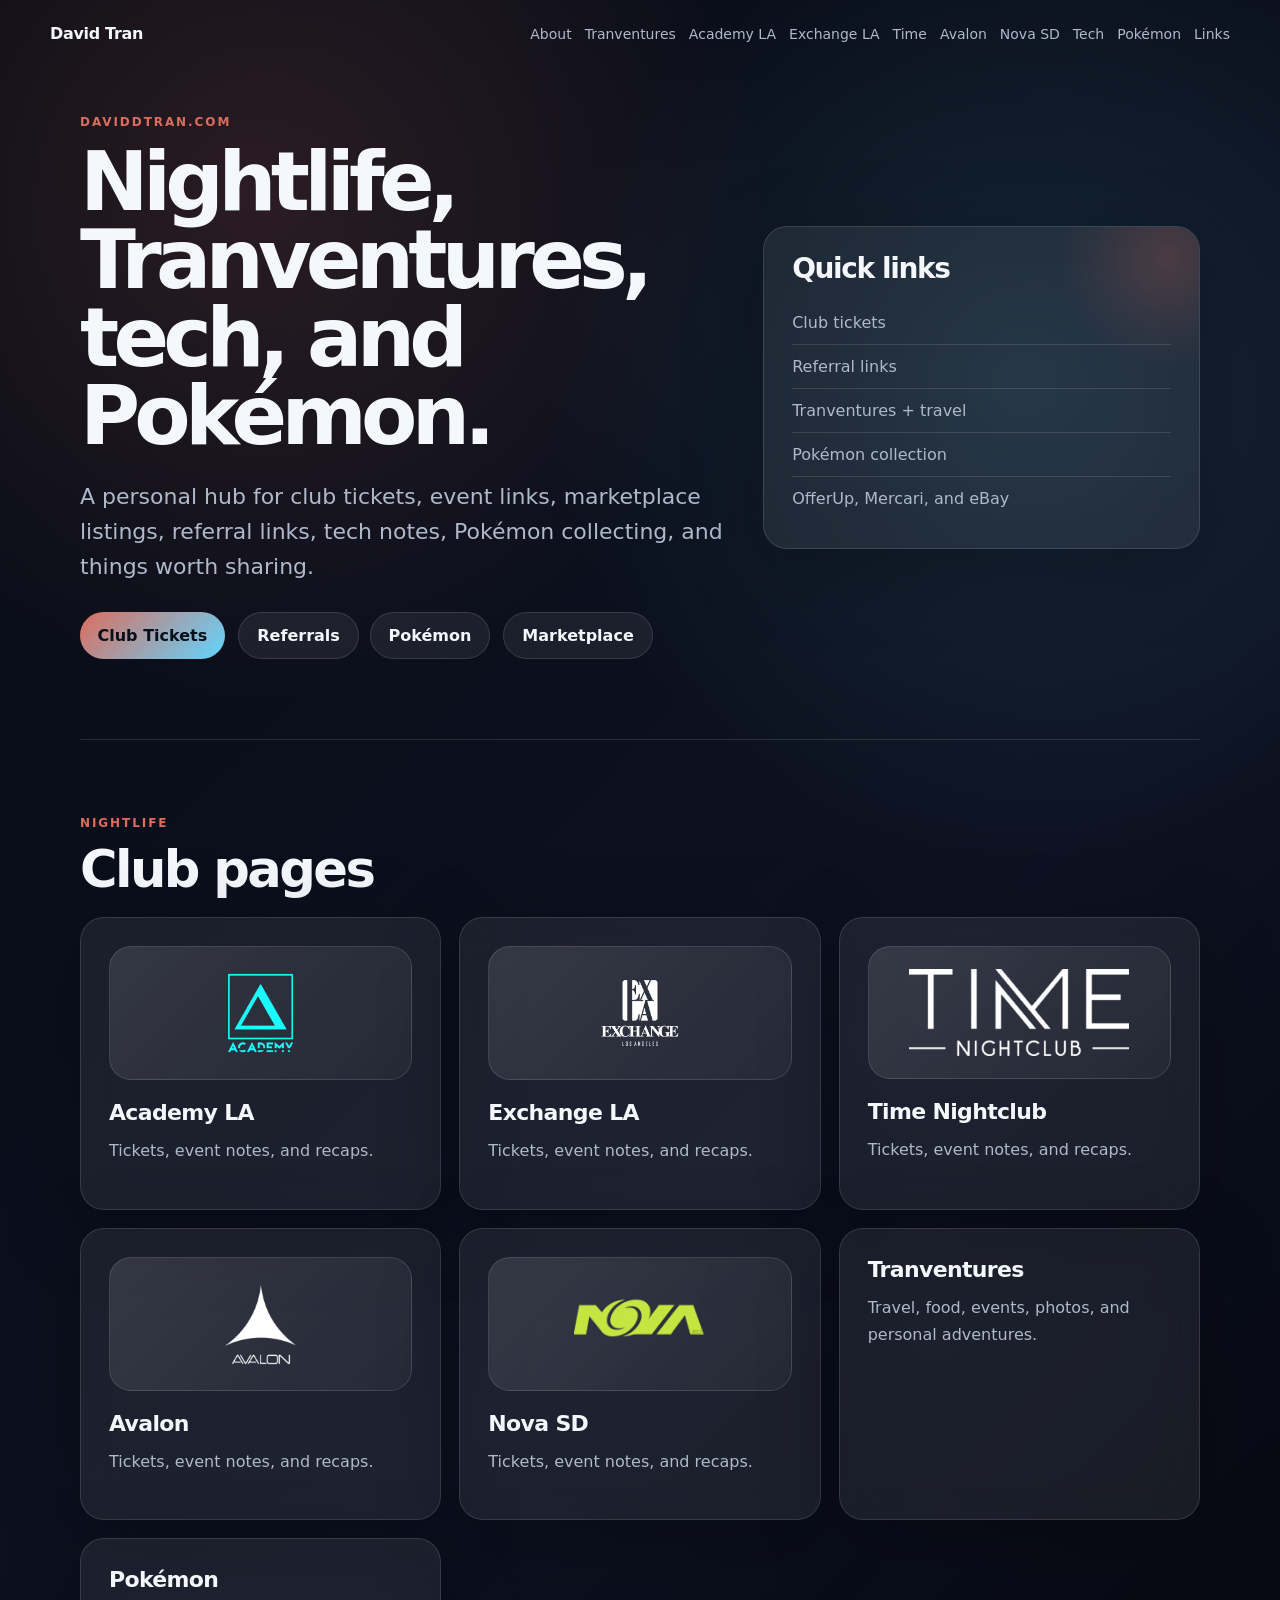
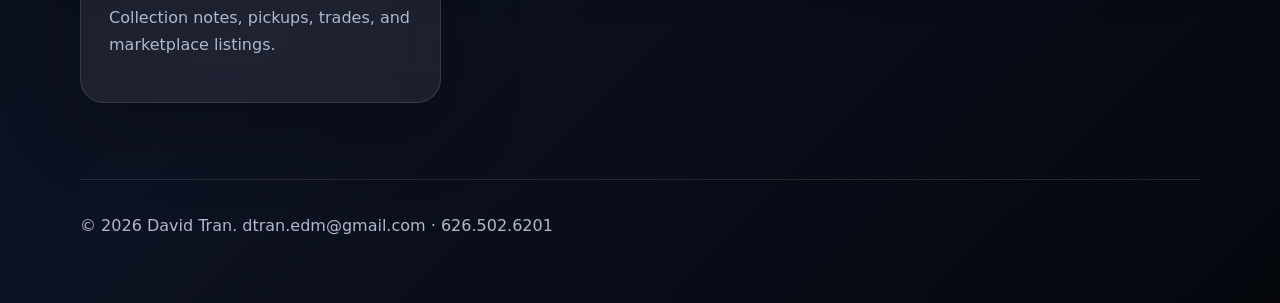
==== index.html @ 8acfe044 "Add files via upload" ====
<!doctype html>
<html lang="en">
<head>
  <meta charset="utf-8" />
  <meta name="viewport" content="width=device-width, initial-scale=1" />
  <title>Nightlife, Tranventures, Tech &amp; Pokémon | David Tran</title>
  <meta name="description" content="David Tran&#x27;s personal hub for club tickets, Tranventures, marketplace listings, referrals, tech, Pokémon, and more." />
  <link rel="stylesheet" href="style.css" />
</head>
<body>
  <header class="nav">
    <a class="brand" href="index.html">David Tran</a>
    <nav>
      <a href="about.html">About</a>
      <a href="tranventures.html">Tranventures</a>
      <a href="academy-la.html">Academy LA</a>
      <a href="exchange-la.html">Exchange LA</a>
      <a href="time-nightclub.html">Time</a>
      <a href="avalon.html">Avalon</a>
      <a href="nova-sd.html">Nova SD</a>
      <a href="tech.html">Tech</a>
      <a href="pokemon.html">Pokémon</a>
      <a href="links.html">Links</a>
    </nav>
  </header>
  <main>
    <section class="hero">
      <div class="hero-text">
        <p class="eyebrow">daviddtran.com</p>
        <h1>Nightlife, Tranventures, tech, and Pokémon.</h1>
        <p class="lead">
          A personal hub for club tickets, event links, marketplace listings, referral links, tech notes, Pokémon collecting, and things worth sharing.
        </p>
        <div class="actions">
          <a class="button primary" href="https://www.tixr.com/promoters/dtran" target="_blank" rel="noopener">Club Tickets</a>
          <a class="button" href="links.html#referrals">Referrals</a>
          <a class="button" href="pokemon.html">Pokémon</a>
          <a class="button" href="links.html#marketplace">Marketplace</a>
        </div>
      </div>
      <div class="hero-card">
        <div class="glow"></div>
        <h2>Quick links</h2>
        <ul>
          <li><a href="https://www.tixr.com/promoters/dtran" target="_blank" rel="noopener">Club tickets</a></li>
          <li><a href="links.html#referrals">Referral links</a></li>
          <li><a href="tranventures.html">Tranventures + travel</a></li>
          <li><a href="pokemon.html">Pokémon collection</a></li>
          <li><a href="links.html#marketplace">OfferUp, Mercari, and eBay</a></li>
        </ul>
      </div>
    </section>

    <section class="section">
      <p class="eyebrow">Nightlife</p>
      <h2>Club pages</h2>
      <div class="grid three">
        <a class="card link-card venue-card" href="academy-la.html"><div class="logo-panel small"><img class="venue-img" src="assets/academy-logo.png" alt="Academy LA logo"></div><h3>Academy LA</h3><p>Tickets, event notes, and recaps.</p></a><a class="card link-card venue-card" href="exchange-la.html"><div class="logo-panel small"><img class="venue-img" src="assets/exchange-logo.png" alt="Exchange LA logo"></div><h3>Exchange LA</h3><p>Tickets, event notes, and recaps.</p></a><a class="card link-card venue-card" href="time-nightclub.html"><div class="logo-panel small"><img class="venue-img" src="assets/time-logo.png" alt="Time Nightclub logo"></div><h3>Time Nightclub</h3><p>Tickets, event notes, and recaps.</p></a><a class="card link-card venue-card" href="avalon.html"><div class="logo-panel small"><img class="venue-img" src="assets/avalon-logo.png" alt="Avalon logo"></div><h3>Avalon</h3><p>Tickets, event notes, and recaps.</p></a><a class="card link-card venue-card" href="nova-sd.html"><div class="logo-panel small"><img class="venue-img" src="assets/nova-logo.png" alt="Nova SD logo"></div><h3>Nova SD</h3><p>Tickets, event notes, and recaps.</p></a>
        <a class="card link-card" href="tranventures.html"><h3>Tranventures</h3><p>Travel, food, events, photos, and personal adventures.</p></a>
        <a class="card link-card" href="pokemon.html"><h3>Pokémon</h3><p>Collection notes, pickups, trades, and marketplace listings.</p></a>
      </div>
    </section>
  </main>
  <footer>
    <p>© <span id="year"></span> David Tran. <a href="mailto:dtran.edm@gmail.com">dtran.edm@gmail.com</a> · <a href="tel:+16265026201">626.502.6201</a></p>
  </footer>

  <script>
    document.getElementById("year").textContent = new Date().getFullYear();
  </script>
</body>
</html>
---- style.css ----
:root {
  --bg: #070b14;
  --panel: rgba(255,255,255,.07);
  --panel-strong: rgba(255,255,255,.11);
  --text: #f4f7fb;
  --muted: #aeb9c9;
  --line: rgba(255,255,255,.12);
  --accent: #dc6d5e;
  --accent2: #62d6ff;
  --radius: 24px;
}

* { box-sizing: border-box; }
html { scroll-behavior: smooth; }

body {
  margin: 0;
  font-family: Inter, ui-sans-serif, system-ui, -apple-system, BlinkMacSystemFont, "Segoe UI", sans-serif;
  color: var(--text);
  background:
    radial-gradient(circle at 20% 10%, rgba(220,109,94,.16), transparent 32rem),
    radial-gradient(circle at 80% 20%, rgba(98,216,255,.12), transparent 30rem),
    linear-gradient(135deg, #070b14 0%, #0d1222 60%, #05070d 100%);
  min-height: 100vh;
}

a { color: inherit; }

.nav {
  width: min(1180px, calc(100% - 32px));
  margin: 0 auto;
  padding: 24px 0;
  display: flex;
  align-items: center;
  justify-content: space-between;
  gap: 24px;
}

.brand {
  text-decoration: none;
  font-weight: 900;
  letter-spacing: -.02em;
  white-space: nowrap;
}

.nav nav {
  display: flex;
  gap: 13px;
  color: var(--muted);
  font-size: 14px;
  flex-wrap: wrap;
  justify-content: flex-end;
}

.nav nav a {
  text-decoration: none;
}

.nav nav a:hover {
  color: var(--text);
}

main {
  width: min(1120px, calc(100% - 32px));
  margin: 0 auto;
}

.hero {
  min-height: 72vh;
  display: grid;
  grid-template-columns: 1.2fr .8fr;
  gap: 28px;
  align-items: center;
  padding: 48px 0 80px;
}

.page-hero {
  padding: 80px 0 70px;
}

.tranventures-logo {
  width: min(460px, 88vw);
  margin-bottom: 28px;
  display: block;
}

.eyebrow {
  margin: 0 0 14px;
  text-transform: uppercase;
  letter-spacing: .16em;
  color: var(--accent);
  font-size: 12px;
  font-weight: 800;
}

h1, h2, h3, p { margin-top: 0; }

h1 {
  font-size: clamp(44px, 7vw, 82px);
  line-height: .95;
  letter-spacing: -.07em;
  margin-bottom: 24px;
}

h2 {
  font-size: clamp(30px, 4vw, 52px);
  line-height: 1;
  letter-spacing: -.05em;
  margin-bottom: 22px;
}

h3 {
  font-size: 22px;
  letter-spacing: -.03em;
  margin-bottom: 12px;
}

.lead {
  color: var(--muted);
  font-size: clamp(18px, 2vw, 22px);
  line-height: 1.6;
  max-width: 780px;
}

.actions {
  display: flex;
  flex-wrap: wrap;
  gap: 12px;
  margin-top: 28px;
}

.button {
  display: inline-flex;
  align-items: center;
  justify-content: center;
  border: 1px solid var(--line);
  background: var(--panel);
  color: var(--text);
  text-decoration: none;
  padding: 13px 18px;
  border-radius: 999px;
  font-weight: 700;
  backdrop-filter: blur(14px);
}

.button.primary {
  background: linear-gradient(135deg, var(--accent), var(--accent2));
  color: #06101b;
  border: none;
}

.inline-link {
  color: var(--accent2);
  font-weight: 800;
  text-decoration: none;
}

.hero-card, .card, .empty-card, .ticket-panel {
  position: relative;
  overflow: hidden;
  border: 1px solid var(--line);
  background: var(--panel);
  border-radius: var(--radius);
  box-shadow: 0 20px 80px rgba(0,0,0,.28);
  backdrop-filter: blur(18px);
}

.hero-card, .card, .empty-card, .ticket-panel {
  padding: 28px;
}

.hero-card h2 {
  font-size: 28px;
  margin-bottom: 18px;
}

.hero-card ul {
  list-style: none;
  padding: 0;
  margin: 0;
  color: var(--muted);
}

.hero-card li {
  padding: 12px 0;
  border-bottom: 1px solid var(--line);
}

.hero-card li:last-child {
  border-bottom: none;
}

.hero-card li a {
  text-decoration: none;
}

.hero-card li a:hover {
  color: var(--accent2);
}

.glow {
  position: absolute;
  width: 220px;
  height: 220px;
  background: radial-gradient(circle, rgba(220,109,94,.22), transparent 70%);
  right: -80px;
  top: -80px;
  pointer-events: none;
}

.section {
  padding: 76px 0;
  border-top: 1px solid var(--line);
}

.grid {
  display: grid;
  grid-template-columns: repeat(2, 1fr);
  gap: 18px;
}

.grid.two {
  grid-template-columns: repeat(2, 1fr);
}

.grid.three {
  grid-template-columns: repeat(3, 1fr);
}

.link-card {
  text-decoration: none;
  transition: transform .18s ease, background .18s ease, border-color .18s ease;
}

.link-card:hover {
  transform: translateY(-4px);
  background: var(--panel-strong);
  border-color: rgba(98,216,255,.35);
}

.card p, .empty-card p, .ticket-panel p, footer p {
  color: var(--muted);
  line-height: 1.7;
}

.logo-panel {
  min-height: 150px;
  border-radius: 22px;
  display: grid;
  place-items: center;
  margin-bottom: 26px;
  padding: 22px;
  border: 1px solid var(--line);
  background:
    linear-gradient(135deg, rgba(255,255,255,.11), rgba(255,255,255,.04));
}

.logo-panel.small {
  min-height: 118px;
  margin-bottom: 20px;
}

.venue-img {
  max-width: min(330px, 75vw);
  max-height: 140px;
  object-fit: contain;
  display: block;
}

.logo-panel.small .venue-img {
  max-width: 220px;
  max-height: 88px;
}

.club-logo-row {
  display: flex;
  gap: 16px;
  flex-wrap: wrap;
  align-items: center;
  margin-bottom: 22px;
}

.club-mini-logo {
  width: 120px;
  height: 58px;
  object-fit: contain;
  padding: 10px;
  border-radius: 14px;
  border: 1px solid var(--line);
  background: rgba(255,255,255,.06);
}

.market-logo {
  height: 76px;
  border-radius: 18px;
  display: grid;
  place-items: center;
  margin-bottom: 20px;
  border: 1px solid var(--line);
  background: rgba(255,255,255,.07);
}

.market-logo span {
  font-size: 24px;
  font-weight: 900;
  letter-spacing: -.02em;
}

.market-logo.offerup span { color: #19d66b; }
.market-logo.mercari span { color: #ff4057; }
.market-logo.ebay span { color: #f5f5f5; }

.pokemon-hero {
  background:
    radial-gradient(circle at 78% 18%, rgba(255,203,5,.18), transparent 18rem);
}

footer {
  width: min(1120px, calc(100% - 32px));
  margin: 0 auto;
  padding: 32px 0 48px;
  border-top: 1px solid var(--line);
}

footer a {
  color: var(--muted);
  text-decoration: none;
}

footer a:hover {
  color: var(--text);
}

@media (max-width: 900px) {
  .nav {
    align-items: flex-start;
    flex-direction: column;
  }

  .nav nav {
    justify-content: flex-start;
  }

  .hero {
    grid-template-columns: 1fr;
    min-height: auto;
    padding-top: 32px;
  }

  .grid,
  .grid.two,
  .grid.three {
    grid-template-columns: 1fr;
  }

  h1 {
    letter-spacing: -.05em;
  }

  .club-mini-logo {
    width: 100%;
    height: 72px;
  }
}
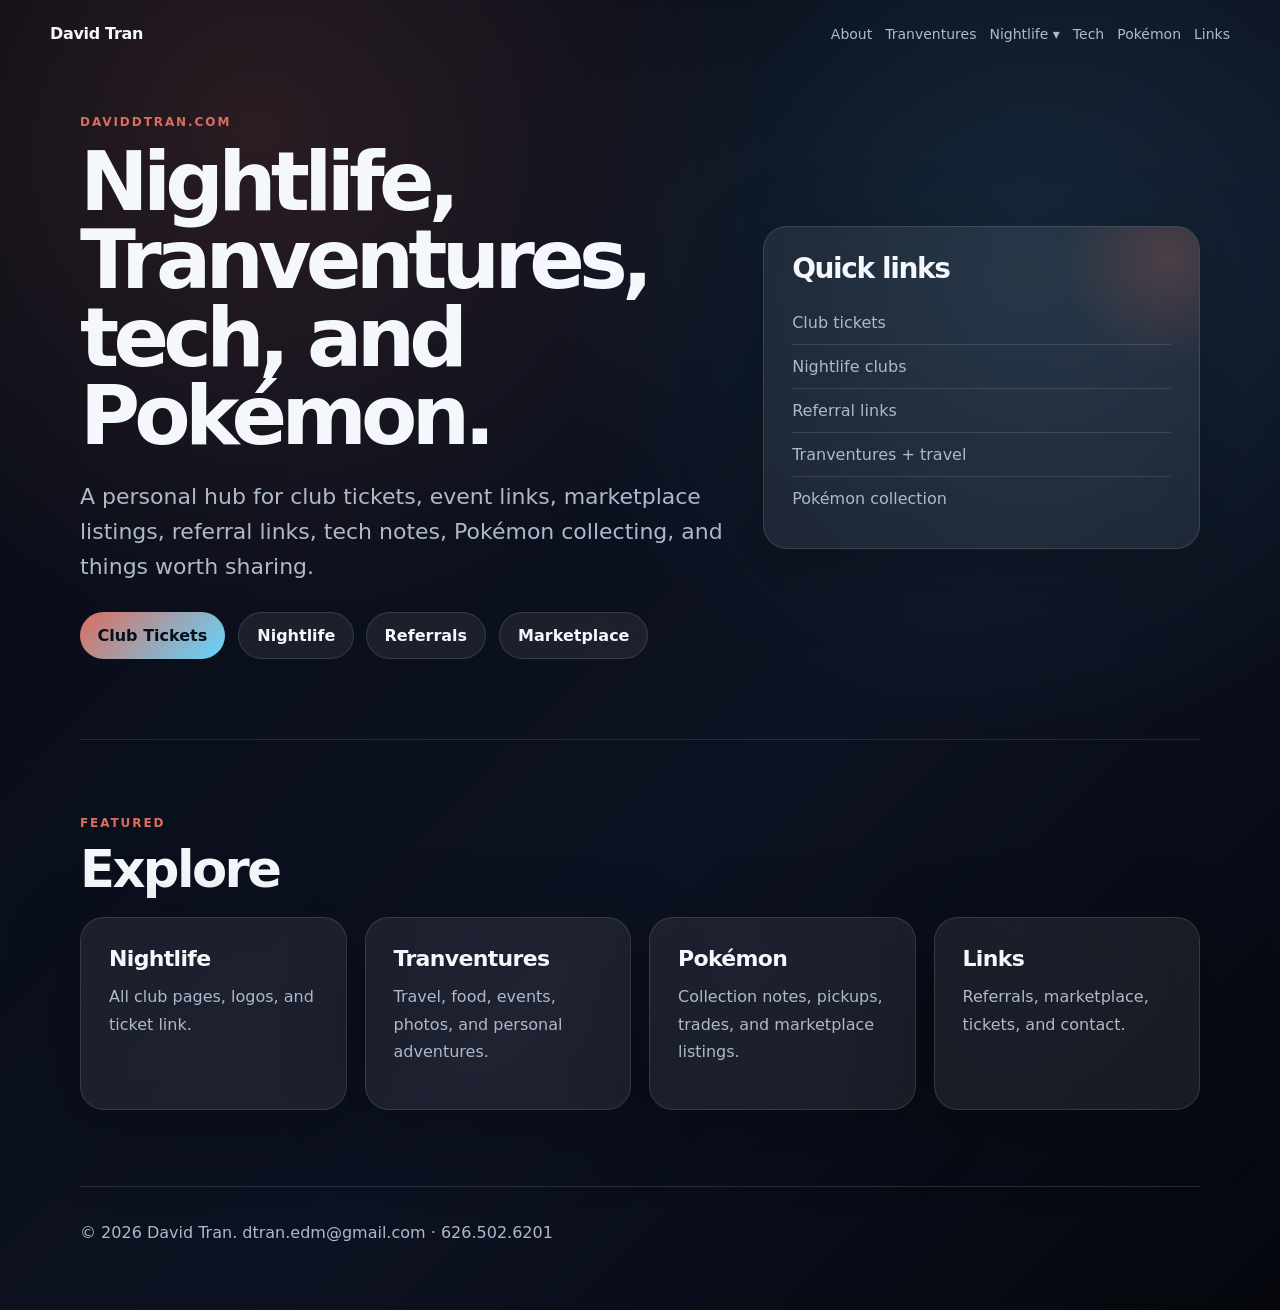
==== commit bcae0bfd: "Add files via upload" ====
--- a/index.html
+++ b/index.html
@@ -11,16 +11,24 @@
   <header class="nav">
     <a class="brand" href="index.html">David Tran</a>
     <nav>
+
       <a href="about.html">About</a>
       <a href="tranventures.html">Tranventures</a>
-      <a href="academy-la.html">Academy LA</a>
-      <a href="exchange-la.html">Exchange LA</a>
-      <a href="time-nightclub.html">Time</a>
-      <a href="avalon.html">Avalon</a>
-      <a href="nova-sd.html">Nova SD</a>
+      <div class="nav-dropdown">
+        <a href="nightlife.html">Nightlife ▾</a>
+        <div class="dropdown-menu">
+          <a href="nightlife.html">All Nightlife</a>
+          <a href="academy-la.html">Academy LA</a>
+          <a href="exchange-la.html">Exchange LA</a>
+          <a href="time-nightclub.html">Time Nightclub</a>
+          <a href="avalon.html">Avalon</a>
+          <a href="nova-sd.html">Nova SD</a>
+        </div>
+      </div>
       <a href="tech.html">Tech</a>
       <a href="pokemon.html">Pokémon</a>
       <a href="links.html">Links</a>
+
     </nav>
   </header>
   <main>
@@ -33,8 +41,8 @@
         </p>
         <div class="actions">
           <a class="button primary" href="https://www.tixr.com/promoters/dtran" target="_blank" rel="noopener">Club Tickets</a>
+          <a class="button" href="nightlife.html">Nightlife</a>
           <a class="button" href="links.html#referrals">Referrals</a>
-          <a class="button" href="pokemon.html">Pokémon</a>
           <a class="button" href="links.html#marketplace">Marketplace</a>
         </div>
       </div>
@@ -43,21 +51,22 @@
         <h2>Quick links</h2>
         <ul>
           <li><a href="https://www.tixr.com/promoters/dtran" target="_blank" rel="noopener">Club tickets</a></li>
+          <li><a href="nightlife.html">Nightlife clubs</a></li>
           <li><a href="links.html#referrals">Referral links</a></li>
           <li><a href="tranventures.html">Tranventures + travel</a></li>
           <li><a href="pokemon.html">Pokémon collection</a></li>
-          <li><a href="links.html#marketplace">OfferUp, Mercari, and eBay</a></li>
         </ul>
       </div>
     </section>
 
     <section class="section">
-      <p class="eyebrow">Nightlife</p>
-      <h2>Club pages</h2>
-      <div class="grid three">
-        <a class="card link-card venue-card" href="academy-la.html"><div class="logo-panel small"><img class="venue-img" src="assets/academy-logo.png" alt="Academy LA logo"></div><h3>Academy LA</h3><p>Tickets, event notes, and recaps.</p></a><a class="card link-card venue-card" href="exchange-la.html"><div class="logo-panel small"><img class="venue-img" src="assets/exchange-logo.png" alt="Exchange LA logo"></div><h3>Exchange LA</h3><p>Tickets, event notes, and recaps.</p></a><a class="card link-card venue-card" href="time-nightclub.html"><div class="logo-panel small"><img class="venue-img" src="assets/time-logo.png" alt="Time Nightclub logo"></div><h3>Time Nightclub</h3><p>Tickets, event notes, and recaps.</p></a><a class="card link-card venue-card" href="avalon.html"><div class="logo-panel small"><img class="venue-img" src="assets/avalon-logo.png" alt="Avalon logo"></div><h3>Avalon</h3><p>Tickets, event notes, and recaps.</p></a><a class="card link-card venue-card" href="nova-sd.html"><div class="logo-panel small"><img class="venue-img" src="assets/nova-logo.png" alt="Nova SD logo"></div><h3>Nova SD</h3><p>Tickets, event notes, and recaps.</p></a>
+      <p class="eyebrow">Featured</p>
+      <h2>Explore</h2>
+      <div class="grid four">
+        <a class="card link-card" href="nightlife.html"><h3>Nightlife</h3><p>All club pages, logos, and ticket link.</p></a>
         <a class="card link-card" href="tranventures.html"><h3>Tranventures</h3><p>Travel, food, events, photos, and personal adventures.</p></a>
         <a class="card link-card" href="pokemon.html"><h3>Pokémon</h3><p>Collection notes, pickups, trades, and marketplace listings.</p></a>
+        <a class="card link-card" href="links.html"><h3>Links</h3><p>Referrals, marketplace, tickets, and contact.</p></a>
       </div>
     </section>
   </main>
--- a/style.css
+++ b/style.css
@@ -34,6 +34,8 @@
   align-items: center;
   justify-content: space-between;
   gap: 24px;
+  position: relative;
+  z-index: 10;
 }
 
 .brand {
@@ -50,6 +52,7 @@
   font-size: 14px;
   flex-wrap: wrap;
   justify-content: flex-end;
+  align-items: center;
 }
 
 .nav nav a {
@@ -58,6 +61,43 @@
 
 .nav nav a:hover {
   color: var(--text);
+}
+
+.nav-dropdown {
+  position: relative;
+  display: inline-flex;
+  align-items: center;
+}
+
+.dropdown-menu {
+  display: none;
+  position: absolute;
+  top: 100%;
+  left: -14px;
+  min-width: 190px;
+  padding: 10px;
+  border: 1px solid var(--line);
+  border-radius: 18px;
+  background: rgba(7, 11, 20, .96);
+  box-shadow: 0 20px 60px rgba(0,0,0,.34);
+  backdrop-filter: blur(18px);
+}
+
+.dropdown-menu a {
+  display: block;
+  padding: 10px 12px;
+  border-radius: 12px;
+  color: var(--muted);
+}
+
+.dropdown-menu a:hover {
+  background: rgba(255,255,255,.08);
+  color: var(--text);
+}
+
+.nav-dropdown:hover .dropdown-menu,
+.nav-dropdown:focus-within .dropdown-menu {
+  display: block;
 }
 
 main {
@@ -78,10 +118,33 @@
   padding: 80px 0 70px;
 }
 
+.about-hero {
+  padding: 80px 0 70px;
+  display: grid;
+  grid-template-columns: 1fr .72fr;
+  gap: 32px;
+  align-items: center;
+}
+
+.portrait-card {
+  border: 1px solid var(--line);
+  background: var(--panel);
+  border-radius: 28px;
+  padding: 12px;
+  box-shadow: 0 20px 80px rgba(0,0,0,.28);
+}
+
+.portrait-card img {
+  width: 100%;
+  display: block;
+  border-radius: 22px;
+}
+
 .tranventures-logo {
-  width: min(460px, 88vw);
+  width: min(520px, 90vw);
   margin-bottom: 28px;
   display: block;
+  filter: drop-shadow(0 18px 45px rgba(255,255,255,.08));
 }
 
 .eyebrow {
@@ -219,13 +282,9 @@
   gap: 18px;
 }
 
-.grid.two {
-  grid-template-columns: repeat(2, 1fr);
-}
-
-.grid.three {
-  grid-template-columns: repeat(3, 1fr);
-}
+.grid.two { grid-template-columns: repeat(2, 1fr); }
+.grid.three { grid-template-columns: repeat(3, 1fr); }
+.grid.four { grid-template-columns: repeat(4, 1fr); }
 
 .link-card {
   text-decoration: none;
@@ -251,8 +310,7 @@
   margin-bottom: 26px;
   padding: 22px;
   border: 1px solid var(--line);
-  background:
-    linear-gradient(135deg, rgba(255,255,255,.11), rgba(255,255,255,.04));
+  background: linear-gradient(135deg, rgba(255,255,255,.11), rgba(255,255,255,.04));
 }
 
 .logo-panel.small {
@@ -290,29 +348,30 @@
   background: rgba(255,255,255,.06);
 }
 
-.market-logo {
-  height: 76px;
+.brand-logo-panel {
+  height: 98px;
   border-radius: 18px;
   display: grid;
   place-items: center;
   margin-bottom: 20px;
   border: 1px solid var(--line);
-  background: rgba(255,255,255,.07);
-}
-
-.market-logo span {
-  font-size: 24px;
-  font-weight: 900;
-  letter-spacing: -.02em;
-}
-
-.market-logo.offerup span { color: #19d66b; }
-.market-logo.mercari span { color: #ff4057; }
-.market-logo.ebay span { color: #f5f5f5; }
+  background: rgba(255,255,255,.94);
+  padding: 14px;
+}
+
+.brand-logo-panel img {
+  max-width: 100%;
+  max-height: 72px;
+  object-fit: contain;
+}
+
+.referral-card .brand-logo-panel,
+.marketplace-card .brand-logo-panel {
+  background: rgba(255,255,255,.96);
+}
 
 .pokemon-hero {
-  background:
-    radial-gradient(circle at 78% 18%, rgba(255,203,5,.18), transparent 18rem);
+  background: radial-gradient(circle at 78% 18%, rgba(255,203,5,.18), transparent 18rem);
 }
 
 footer {
@@ -341,7 +400,14 @@
     justify-content: flex-start;
   }
 
-  .hero {
+  .dropdown-menu {
+    position: static;
+    width: 100%;
+    margin-top: 8px;
+  }
+
+  .hero,
+  .about-hero {
     grid-template-columns: 1fr;
     min-height: auto;
     padding-top: 32px;
@@ -349,7 +415,8 @@
 
   .grid,
   .grid.two,
-  .grid.three {
+  .grid.three,
+  .grid.four {
     grid-template-columns: 1fr;
   }
 
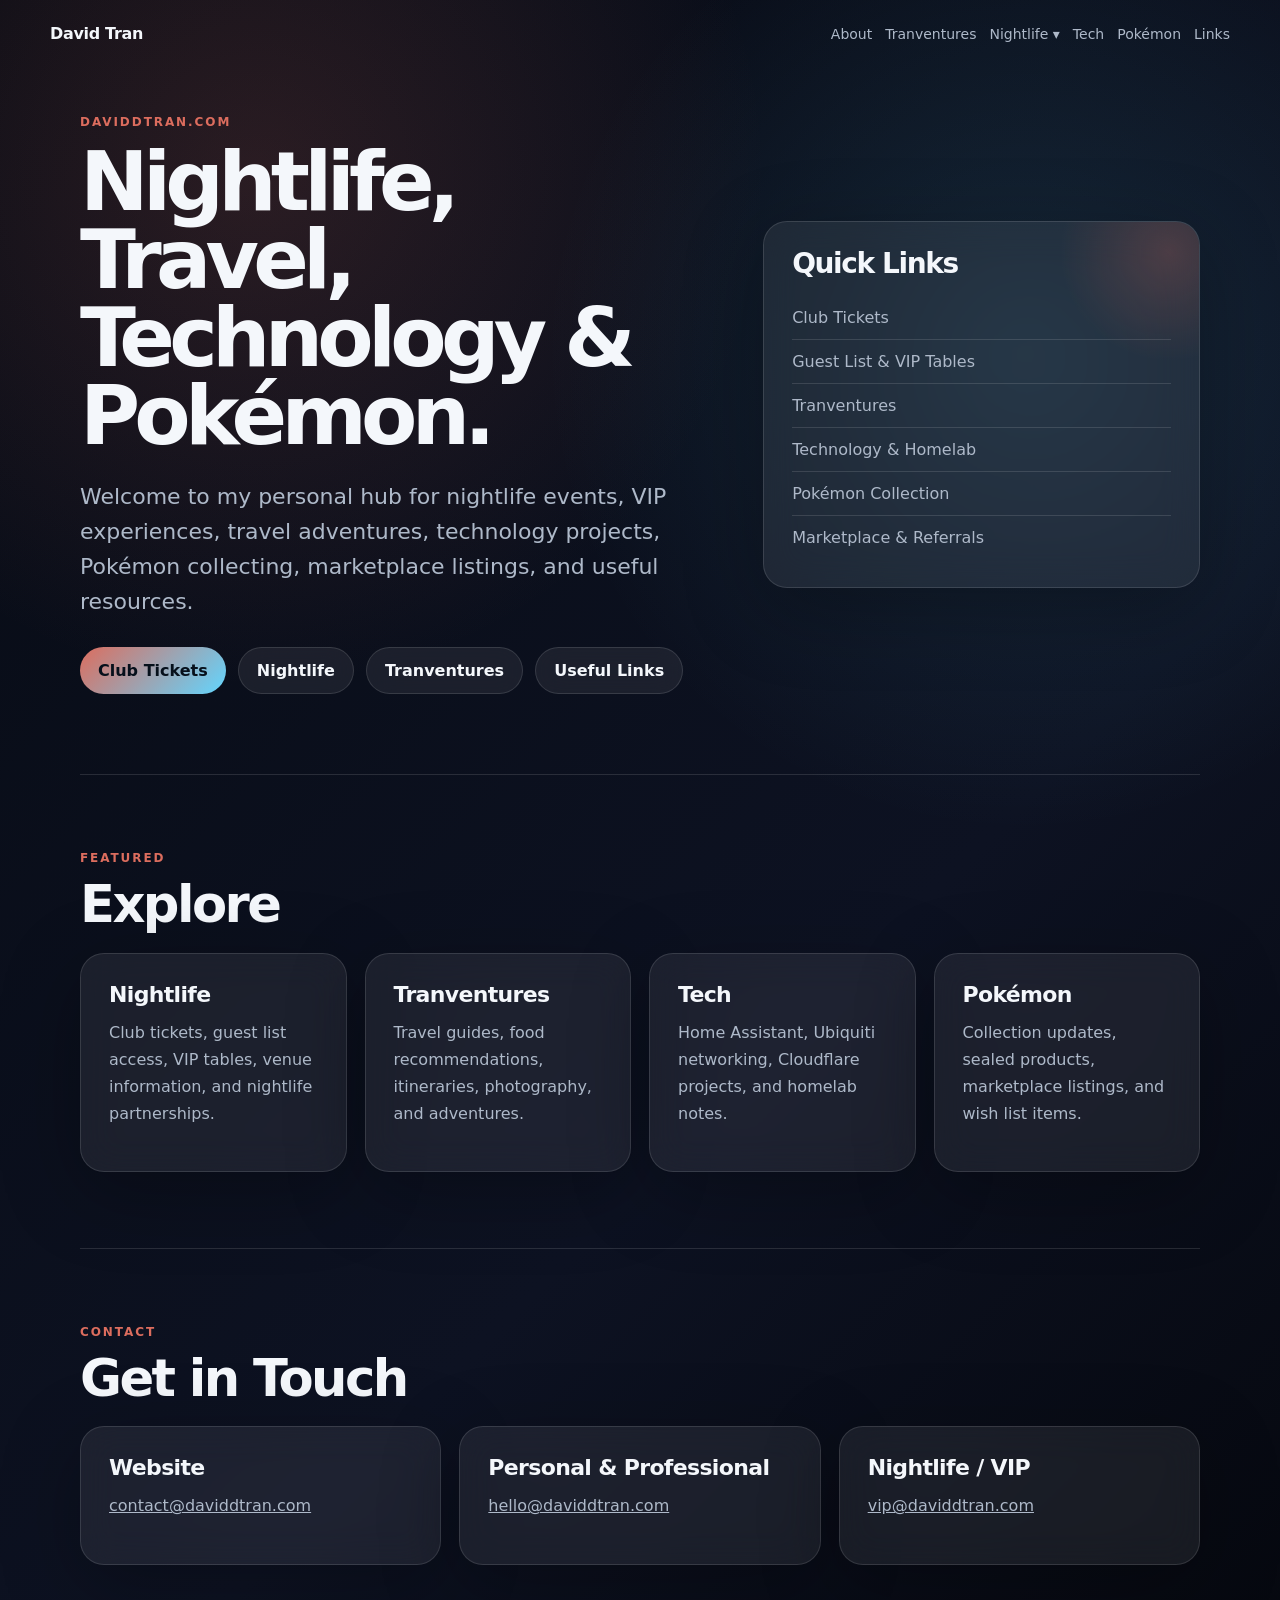
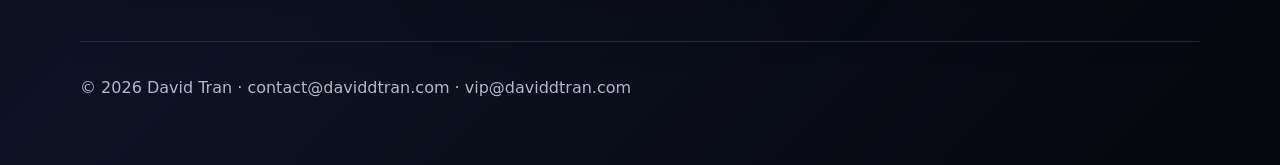
==== commit 240192be: "Update index.html" ====
--- a/index.html
+++ b/index.html
@@ -3,17 +3,19 @@
 <head>
   <meta charset="utf-8" />
   <meta name="viewport" content="width=device-width, initial-scale=1" />
-  <title>Nightlife, Tranventures, Tech &amp; Pokémon | David Tran</title>
-  <meta name="description" content="David Tran&#x27;s personal hub for club tickets, Tranventures, marketplace listings, referrals, tech, Pokémon, and more." />
+  <title>David Tran | Nightlife, Travel, Tech & Pokémon</title>
+  <meta name="description" content="Personal website of David Tran featuring nightlife events, Tranventures travel content, technology projects, Pokémon collecting, marketplace listings, and referral links." />
   <link rel="stylesheet" href="style.css" />
 </head>
 <body>
+
   <header class="nav">
     <a class="brand" href="index.html">David Tran</a>
+
     <nav>
-
       <a href="about.html">About</a>
       <a href="tranventures.html">Tranventures</a>
+
       <div class="nav-dropdown">
         <a href="nightlife.html">Nightlife ▾</a>
         <div class="dropdown-menu">
@@ -25,57 +27,199 @@
           <a href="nova-sd.html">Nova SD</a>
         </div>
       </div>
+
       <a href="tech.html">Tech</a>
       <a href="pokemon.html">Pokémon</a>
       <a href="links.html">Links</a>
-
     </nav>
   </header>
+
   <main>
+
     <section class="hero">
       <div class="hero-text">
+
         <p class="eyebrow">daviddtran.com</p>
-        <h1>Nightlife, Tranventures, tech, and Pokémon.</h1>
+
+        <h1>Nightlife, Travel, Technology & Pokémon.</h1>
+
         <p class="lead">
-          A personal hub for club tickets, event links, marketplace listings, referral links, tech notes, Pokémon collecting, and things worth sharing.
+          Welcome to my personal hub for nightlife events, VIP experiences,
+          travel adventures, technology projects, Pokémon collecting,
+          marketplace listings, and useful resources.
         </p>
+
         <div class="actions">
-          <a class="button primary" href="https://www.tixr.com/promoters/dtran" target="_blank" rel="noopener">Club Tickets</a>
-          <a class="button" href="nightlife.html">Nightlife</a>
-          <a class="button" href="links.html#referrals">Referrals</a>
-          <a class="button" href="links.html#marketplace">Marketplace</a>
+
+          <a class="button primary"
+             href="https://www.tixr.com/promoters/dtran"
+             target="_blank"
+             rel="noopener">
+             Club Tickets
+          </a>
+
+          <a class="button" href="nightlife.html">
+            Nightlife
+          </a>
+
+          <a class="button" href="tranventures.html">
+            Tranventures
+          </a>
+
+          <a class="button" href="links.html">
+            Useful Links
+          </a>
+
         </div>
-      </div>
+
+      </div>
+
       <div class="hero-card">
         <div class="glow"></div>
-        <h2>Quick links</h2>
+
+        <h2>Quick Links</h2>
+
         <ul>
-          <li><a href="https://www.tixr.com/promoters/dtran" target="_blank" rel="noopener">Club tickets</a></li>
-          <li><a href="nightlife.html">Nightlife clubs</a></li>
-          <li><a href="links.html#referrals">Referral links</a></li>
-          <li><a href="tranventures.html">Tranventures + travel</a></li>
-          <li><a href="pokemon.html">Pokémon collection</a></li>
+          <li>
+            <a href="https://www.tixr.com/promoters/dtran"
+               target="_blank"
+               rel="noopener">
+               Club Tickets
+            </a>
+          </li>
+
+          <li>
+            <a href="nightlife.html">
+              Guest List & VIP Tables
+            </a>
+          </li>
+
+          <li>
+            <a href="tranventures.html">
+              Tranventures
+            </a>
+          </li>
+
+          <li>
+            <a href="tech.html">
+              Technology & Homelab
+            </a>
+          </li>
+
+          <li>
+            <a href="pokemon.html">
+              Pokémon Collection
+            </a>
+          </li>
+
+          <li>
+            <a href="links.html">
+              Marketplace & Referrals
+            </a>
+          </li>
         </ul>
+
       </div>
     </section>
 
     <section class="section">
       <p class="eyebrow">Featured</p>
+
       <h2>Explore</h2>
+
       <div class="grid four">
-        <a class="card link-card" href="nightlife.html"><h3>Nightlife</h3><p>All club pages, logos, and ticket link.</p></a>
-        <a class="card link-card" href="tranventures.html"><h3>Tranventures</h3><p>Travel, food, events, photos, and personal adventures.</p></a>
-        <a class="card link-card" href="pokemon.html"><h3>Pokémon</h3><p>Collection notes, pickups, trades, and marketplace listings.</p></a>
-        <a class="card link-card" href="links.html"><h3>Links</h3><p>Referrals, marketplace, tickets, and contact.</p></a>
+
+        <a class="card link-card" href="nightlife.html">
+          <h3>Nightlife</h3>
+          <p>
+            Club tickets, guest list access, VIP tables,
+            venue information, and nightlife partnerships.
+          </p>
+        </a>
+
+        <a class="card link-card" href="tranventures.html">
+          <h3>Tranventures</h3>
+          <p>
+            Travel guides, food recommendations,
+            itineraries, photography, and adventures.
+          </p>
+        </a>
+
+        <a class="card link-card" href="tech.html">
+          <h3>Tech</h3>
+          <p>
+            Home Assistant, Ubiquiti networking,
+            Cloudflare projects, and homelab notes.
+          </p>
+        </a>
+
+        <a class="card link-card" href="pokemon.html">
+          <h3>Pokémon</h3>
+          <p>
+            Collection updates, sealed products,
+            marketplace listings, and wish list items.
+          </p>
+        </a>
+
       </div>
     </section>
+
+    <section class="section">
+      <p class="eyebrow">Contact</p>
+
+      <h2>Get in Touch</h2>
+
+      <div class="grid three">
+
+        <article class="card">
+          <h3>Website</h3>
+          <p>
+            <a href="mailto:contact@daviddtran.com">
+              contact@daviddtran.com
+            </a>
+          </p>
+        </article>
+
+        <article class="card">
+          <h3>Personal & Professional</h3>
+          <p>
+            <a href="mailto:hello@daviddtran.com">
+              hello@daviddtran.com
+            </a>
+          </p>
+        </article>
+
+        <article class="card">
+          <h3>Nightlife / VIP</h3>
+          <p>
+            <a href="mailto:vip@daviddtran.com">
+              vip@daviddtran.com
+            </a>
+          </p>
+        </article>
+
+      </div>
+    </section>
+
   </main>
+
   <footer>
-    <p>© <span id="year"></span> David Tran. <a href="mailto:dtran.edm@gmail.com">dtran.edm@gmail.com</a> · <a href="tel:+16265026201">626.502.6201</a></p>
+    <p>
+      © <span id="year"></span> David Tran ·
+      <a href="mailto:contact@daviddtran.com">
+        contact@daviddtran.com
+      </a>
+      ·
+      <a href="mailto:vip@daviddtran.com">
+        vip@daviddtran.com
+      </a>
+    </p>
   </footer>
 
   <script>
-    document.getElementById("year").textContent = new Date().getFullYear();
+    document.getElementById("year").textContent =
+      new Date().getFullYear();
   </script>
+
 </body>
 </html>
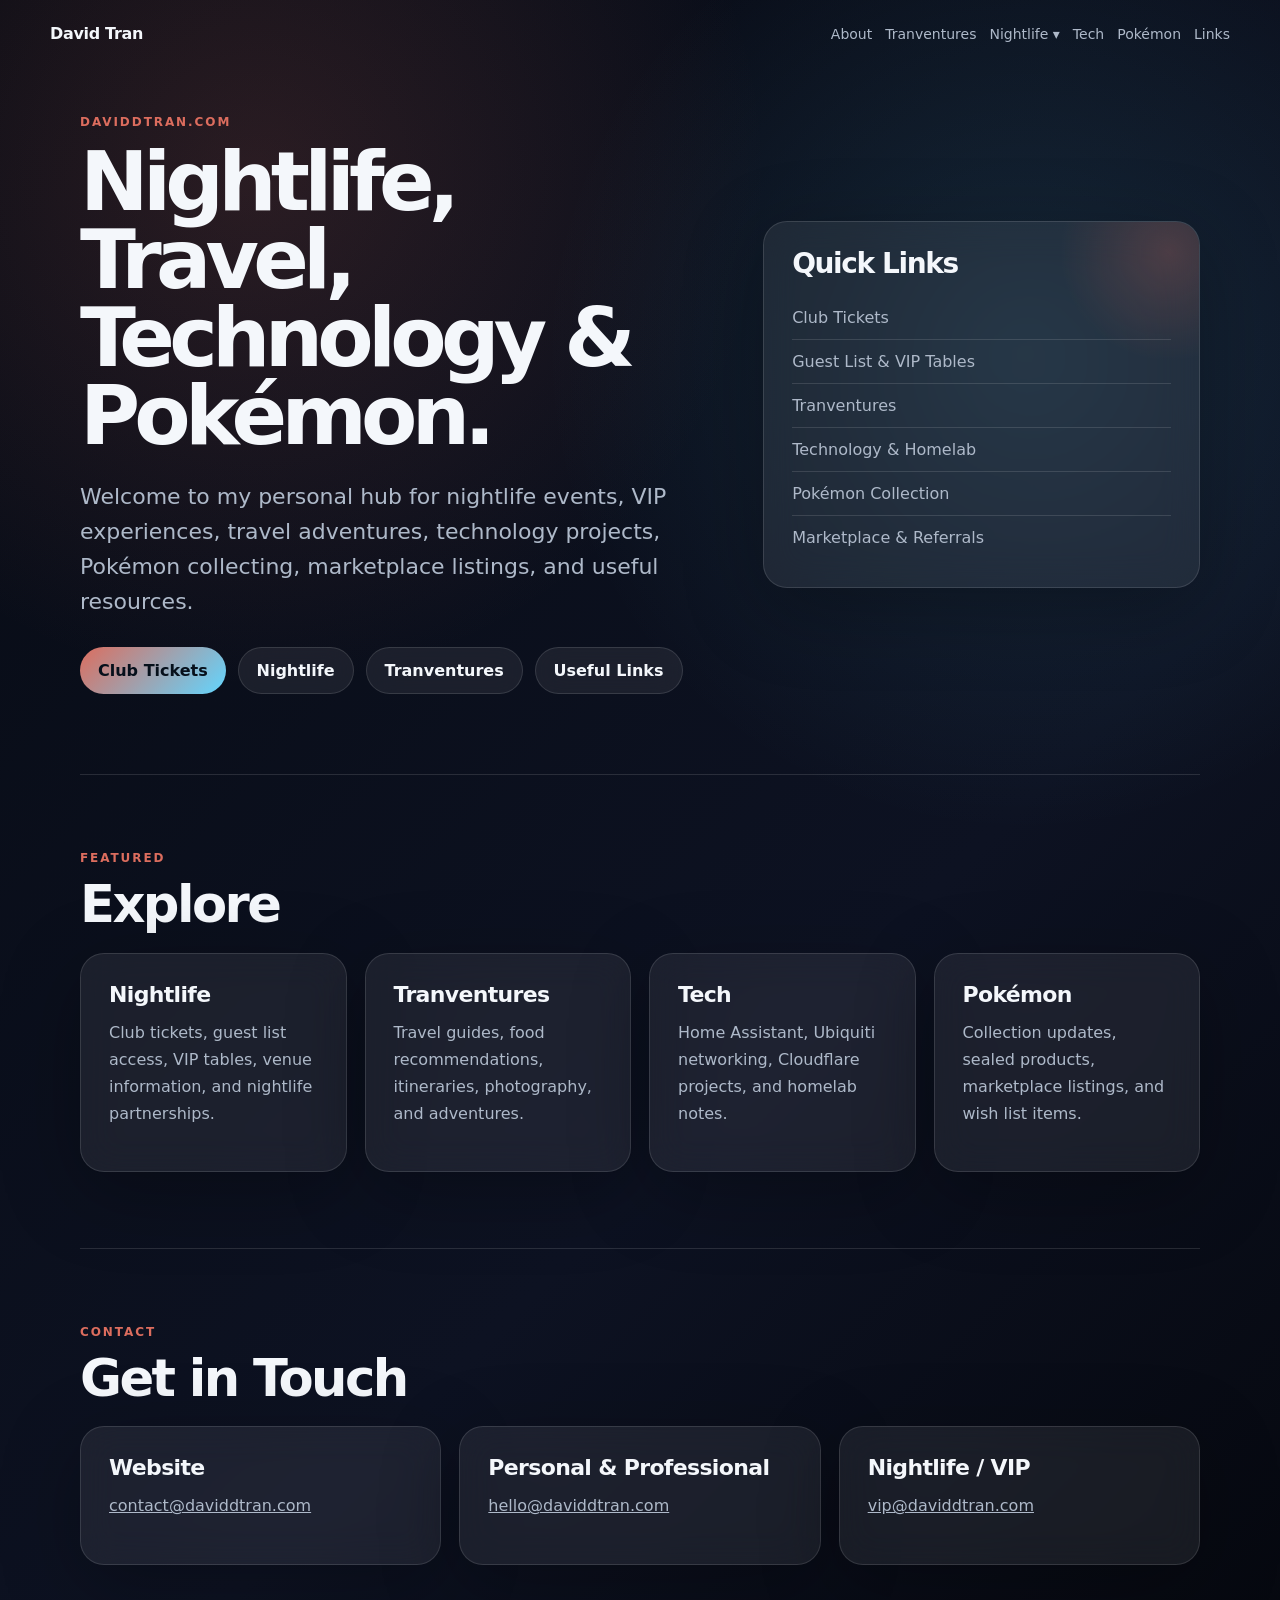
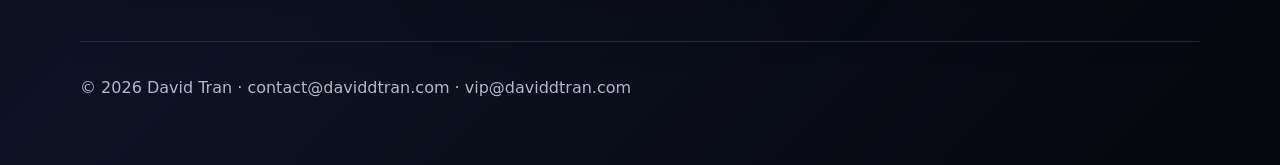
==== commit 592bf545: "Update index.html" ====
--- a/index.html
+++ b/index.html
@@ -6,6 +6,10 @@
   <title>David Tran | Nightlife, Travel, Tech & Pokémon</title>
   <meta name="description" content="Personal website of David Tran featuring nightlife events, Tranventures travel content, technology projects, Pokémon collecting, marketplace listings, and referral links." />
   <link rel="stylesheet" href="style.css" />
+
+<link rel="icon" type="image/png" sizes="32x32" href="favicon-32x32.png">
+<link rel="icon" type="image/png" sizes="16x16" href="favicon-16x16.png">
+<link rel="apple-touch-icon" href="apple-touch-icon.png">
 </head>
 <body>
 
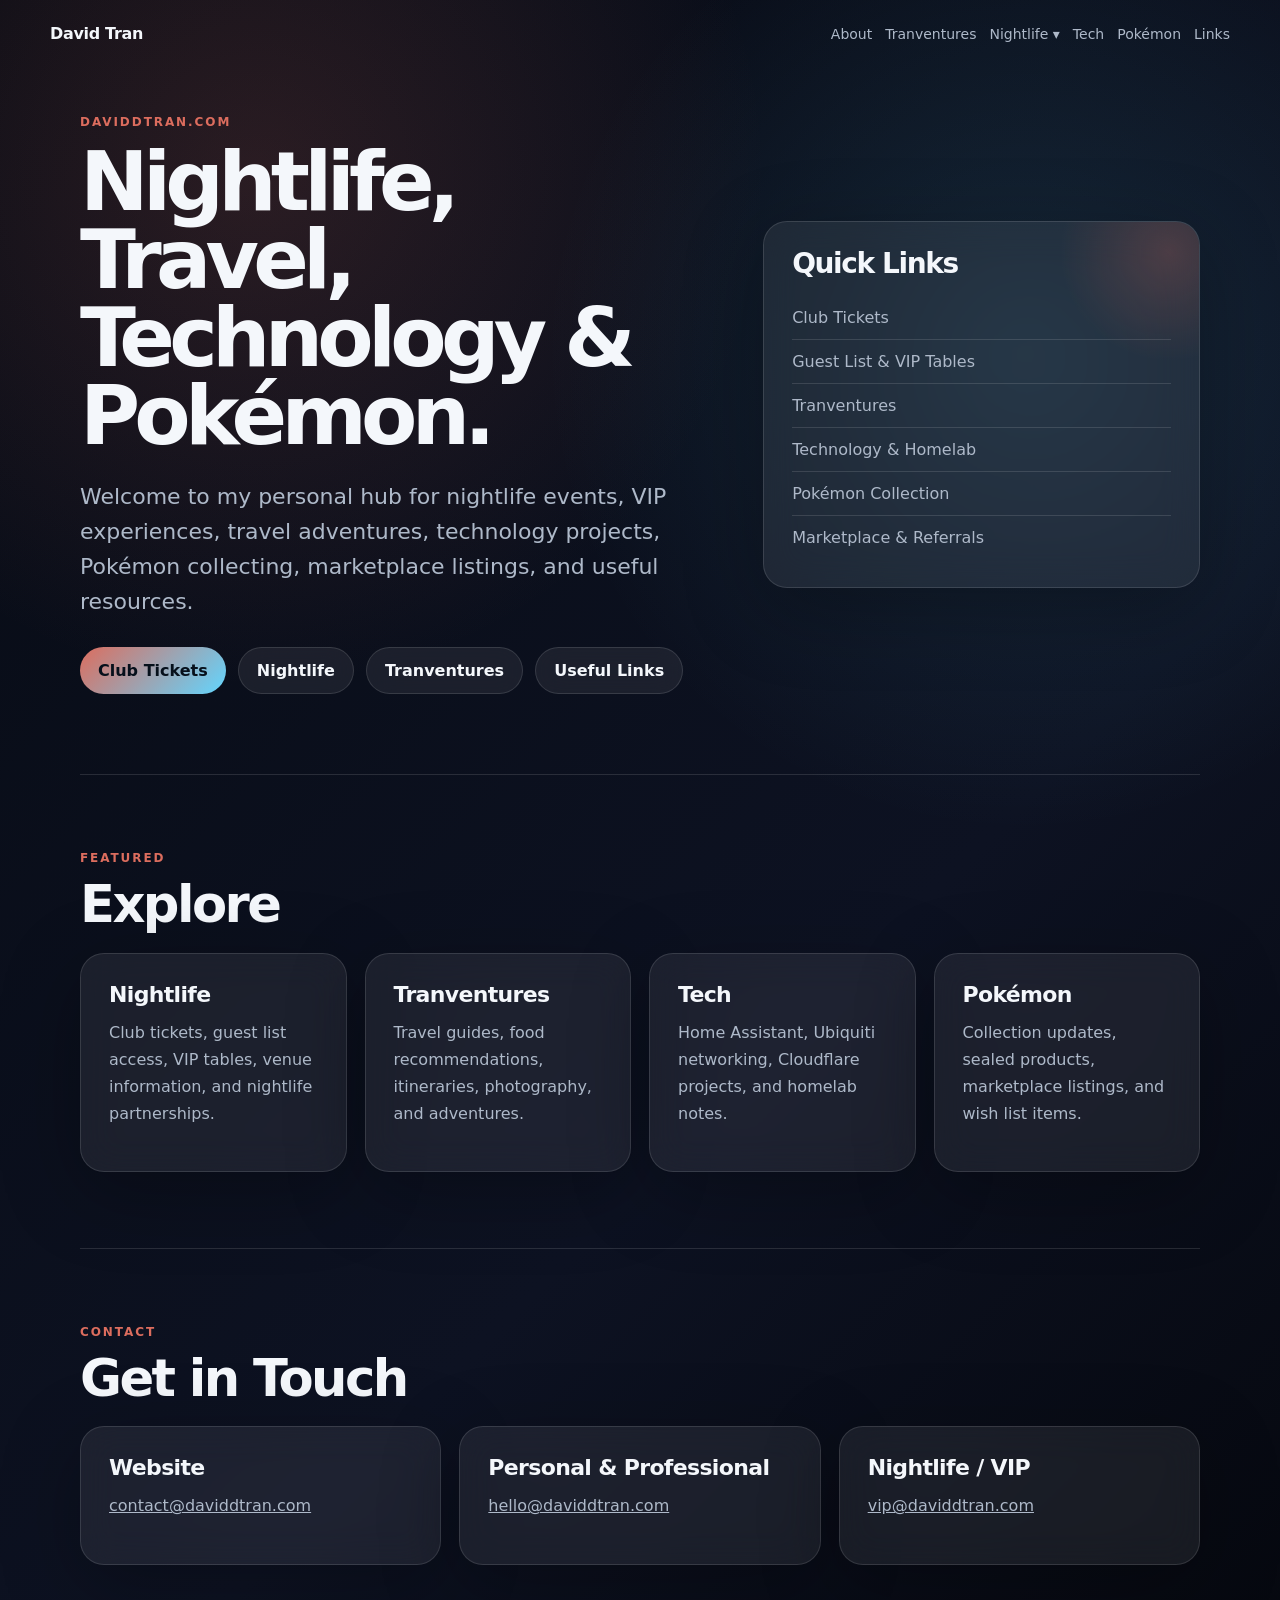
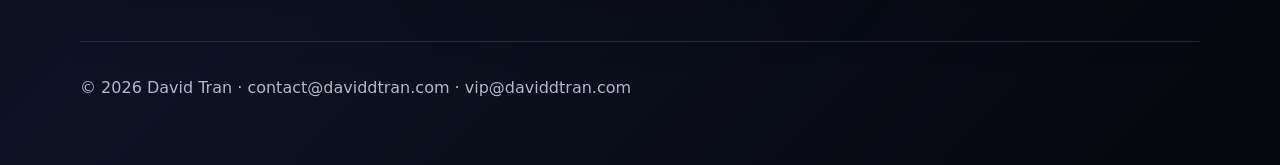
==== commit c6f3756e: "Update index.html" ====
--- a/index.html
+++ b/index.html
@@ -7,6 +7,7 @@
   <meta name="description" content="Personal website of David Tran featuring nightlife events, Tranventures travel content, technology projects, Pokémon collecting, marketplace listings, and referral links." />
   <link rel="stylesheet" href="style.css" />
 
+<link rel="icon" type="image/x-icon" href="favicon.ico">
 <link rel="icon" type="image/png" sizes="32x32" href="favicon-32x32.png">
 <link rel="icon" type="image/png" sizes="16x16" href="favicon-16x16.png">
 <link rel="apple-touch-icon" href="apple-touch-icon.png">
